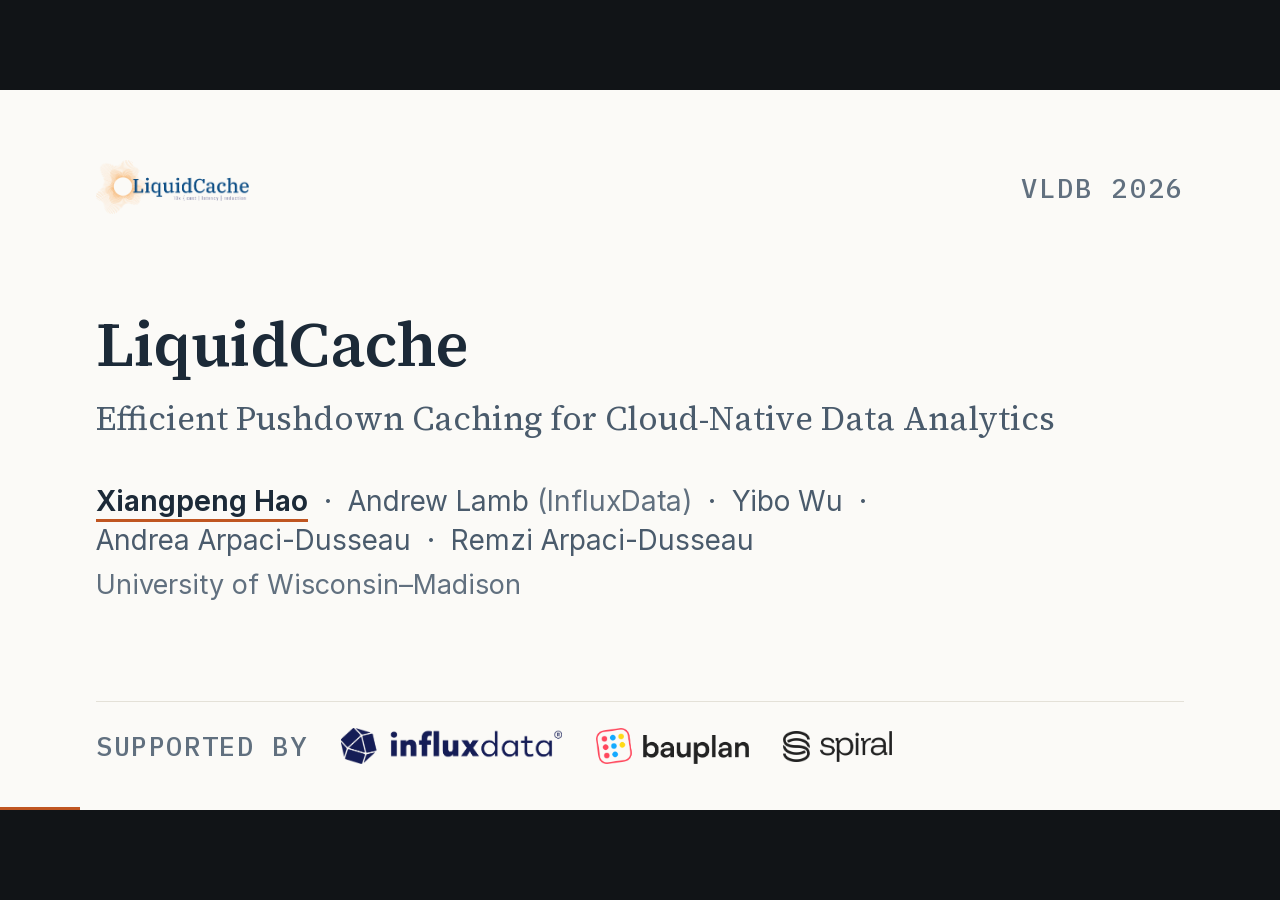
==== index.html @ 6413a058 "talk" ====
<!DOCTYPE html>
<html lang="en">
<head>
<meta charset="utf-8">
<meta name="viewport" content="width=device-width, initial-scale=1">
<title>LiquidCache — VLDB 2026</title>
<link rel="stylesheet" href="style.css?v=11">
</head>
<body>
<div id="stage">
<div id="frame">

<!-- global SVG defs: markers must live outside display:none slides -->
<svg width="0" height="0" style="position:absolute" aria-hidden="true">
  <defs>
    <marker id="ah" viewBox="0 0 10 10" refX="7.5" refY="5" markerWidth="9" markerHeight="9" orient="auto-start-reverse">
      <path d="M0,0.6 L9.5,5 L0,9.4 z" fill="#4a5b6c"/>
    </marker>
    <marker id="ah-a" viewBox="0 0 10 10" refX="7.5" refY="5" markerWidth="9" markerHeight="9" orient="auto-start-reverse">
      <path d="M0,0.6 L9.5,5 L0,9.4 z" fill="#c05621"/>
    </marker>
    <marker id="ah-b" viewBox="0 0 10 10" refX="7.5" refY="5" markerWidth="9" markerHeight="9" orient="auto-start-reverse">
      <path d="M0,0.6 L9.5,5 L0,9.4 z" fill="#3d6b99"/>
    </marker>
  </defs>
</svg>

<!-- ================= 1 · TITLE ================= -->
<section class="slide s-title">
  <div class="brand">
    <img class="lc" src="assets/liquidcache-logo.png" alt="LiquidCache">
    <div class="venue">VLDB 2026</div>
  </div>
  <div class="mid">
    <h1>LiquidCache</h1>
    <div class="subtitle">Efficient Pushdown Caching for Cloud-Native Data Analytics</div>
    <div class="authors">
      <span class="me">Xiangpeng Hao</span> &nbsp;·&nbsp;
      <span class="au">Andrew Lamb <span class="inst">(InfluxData)</span></span> &nbsp;·&nbsp;
      <span class="au">Yibo Wu</span> &nbsp;·&nbsp;
      <span class="au">Andrea Arpaci-Dusseau</span> &nbsp;·&nbsp;
      <span class="au">Remzi Arpaci-Dusseau</span>
    </div>
    <div class="affil">University of Wisconsin–Madison</div>
  </div>
  <div class="foot">
    <span class="lab">Supported by</span>
    <img src="assets/influxdata.png" alt="InfluxData">
    <img src="assets/bauplan.png" alt="Bauplan">
    <img class="spiral" src="assets/spiral.png" alt="Spiral">
  </div>
</section>

<!-- ================= 2 · TAKEAWAY ================= -->
<section class="slide s-take">
  <div class="kicker">Takeaway</div>
  <div class="body" style="gap:24px">
    <div class="hero">Cache a <span class="a">better format</span><br>than the storage format.</div>
    <svg id="takeaway-anim" viewBox="0 0 1112 235" style="width:1112px">
      <!-- object store: the archive keeps its files; travelers below are copies -->
      <rect x="10" y="10" width="310" height="170" rx="14" fill="#e9eff6" stroke="#c3d3e2"/>
      <text x="165" y="44" text-anchor="middle" class="t-box">Object store</text>
      <g class="shelf">
        <rect x="27" y="58" width="132" height="44" rx="9" fill="#e6eff6" stroke="#3f7ea6"/>
        <text x="93" y="88" text-anchor="middle" class="t-mono" fill="#31658a">CSV</text>
        <rect x="171" y="58" width="132" height="44" rx="9" fill="#e3f1ef" stroke="#2f8b84"/>
        <text x="237" y="88" text-anchor="middle" class="t-mono" fill="#266f6a">JSON</text>
        <rect x="27" y="112" width="132" height="44" rx="9" fill="#e9eff6" stroke="#3d6b99"/>
        <text x="93" y="142" text-anchor="middle" class="t-mono" fill="#2d5177">Parquet</text>
        <rect x="171" y="112" width="132" height="44" rx="9" fill="#e9ebf6" stroke="#5a68a8"/>
        <text x="237" y="142" text-anchor="middle" class="t-mono" fill="#47548c">MCAP</text>
      </g>

      <!-- cache: slots fill as copies arrive, empty again at cycle end -->
      <rect x="401" y="10" width="310" height="170" rx="14" fill="#ffffff" stroke="#e8c9a8" stroke-width="1.5"/>
      <text x="556" y="44" text-anchor="middle" class="t-box">Cache</text>
      <g class="slots" fill="none" stroke="#e8c9a8" stroke-dasharray="5 4">
        <rect x="418" y="58" width="132" height="44" rx="9"/>
        <rect x="562" y="58" width="132" height="44" rx="9"/>
        <rect x="418" y="112" width="132" height="44" rx="9"/>
        <rect x="562" y="112" width="132" height="44" rx="9"/>
      </g>
      <g class="cached-static">
        <rect x="418" y="58" width="132" height="44" rx="9" fill="#faeee2" stroke="#e8c9a8"/>
        <text x="484" y="88" text-anchor="middle" class="t-mono" fill="#9c4118">Liquid</text>
        <rect x="562" y="58" width="132" height="44" rx="9" fill="#faeee2" stroke="#e8c9a8"/>
        <text x="628" y="88" text-anchor="middle" class="t-mono" fill="#9c4118">Liquid</text>
        <rect x="418" y="112" width="132" height="44" rx="9" fill="#faeee2" stroke="#e8c9a8"/>
        <text x="484" y="142" text-anchor="middle" class="t-mono" fill="#9c4118">Liquid</text>
        <rect x="562" y="112" width="132" height="44" rx="9" fill="#faeee2" stroke="#e8c9a8"/>
        <text x="628" y="142" text-anchor="middle" class="t-mono" fill="#9c4118">Liquid</text>
      </g>

      <!-- compute -->
      <rect x="792" y="10" width="310" height="170" rx="14" fill="#ffffff" stroke="#e4e1d8"/>
      <text x="947" y="44" text-anchor="middle" class="t-box">Compute</text>
      <rect x="822" y="58" width="250" height="44" rx="9" fill="#fbfaf7" stroke="#e4e1d8"/>
      <text x="947" y="88" text-anchor="middle" class="t-mono">DataFusion</text>
      <rect x="822" y="112" width="250" height="44" rx="9" fill="#fbfaf7" stroke="#e4e1d8"/>
      <text x="947" y="142" text-anchor="middle" class="t-mono">any engine</text>

      <!-- arrows -->
      <line x1="328" y1="95" x2="393" y2="95" stroke="#4a5b6c" stroke-width="2" marker-end="url(#ah)"/>
      <line x1="719" y1="95" x2="784" y2="95" stroke="#c05621" stroke-width="2" marker-end="url(#ah-a)"/>
      <text x="360" y="222" text-anchor="middle" class="t-mono">transcode once</text>
      <text x="751" y="222" text-anchor="middle" class="t-mono">serve every query</text>

      <!-- traveling copies: cool file leaves the shelf, docks warm in a slot -->
      <g class="fly" style="opacity:0; transform: translate(27px,58px)">
        <g class="fly-cool">
          <rect width="132" height="44" rx="9" fill="#e6eff6" stroke="#3f7ea6"/>
          <text x="66" y="30" text-anchor="middle" class="t-mono" fill="#31658a">CSV</text>
        </g>
        <g class="fly-warm" style="opacity:0">
          <rect width="132" height="44" rx="9" fill="#faeee2" stroke="#c05621"/>
          <text x="66" y="30" text-anchor="middle" class="t-mono" fill="#9c4118">Liquid</text>
        </g>
      </g>
      <g class="fly" style="opacity:0; transform: translate(171px,58px)">
        <g class="fly-cool">
          <rect width="132" height="44" rx="9" fill="#e3f1ef" stroke="#2f8b84"/>
          <text x="66" y="30" text-anchor="middle" class="t-mono" fill="#266f6a">JSON</text>
        </g>
        <g class="fly-warm" style="opacity:0">
          <rect width="132" height="44" rx="9" fill="#faeee2" stroke="#c05621"/>
          <text x="66" y="30" text-anchor="middle" class="t-mono" fill="#9c4118">Liquid</text>
        </g>
      </g>
      <g class="fly" style="opacity:0; transform: translate(27px,112px)">
        <g class="fly-cool">
          <rect width="132" height="44" rx="9" fill="#e9eff6" stroke="#3d6b99"/>
          <text x="66" y="30" text-anchor="middle" class="t-mono" fill="#2d5177">Parquet</text>
        </g>
        <g class="fly-warm" style="opacity:0">
          <rect width="132" height="44" rx="9" fill="#faeee2" stroke="#c05621"/>
          <text x="66" y="30" text-anchor="middle" class="t-mono" fill="#9c4118">Liquid</text>
        </g>
      </g>
      <g class="fly" style="opacity:0; transform: translate(171px,112px)">
        <g class="fly-cool">
          <rect width="132" height="44" rx="9" fill="#e9ebf6" stroke="#5a68a8"/>
          <text x="66" y="30" text-anchor="middle" class="t-mono" fill="#47548c">MCAP</text>
        </g>
        <g class="fly-warm" style="opacity:0">
          <rect width="132" height="44" rx="9" fill="#faeee2" stroke="#c05621"/>
          <text x="66" y="30" text-anchor="middle" class="t-mono" fill="#9c4118">Liquid</text>
        </g>
      </g>

      <!-- serve pulses: cache -> compute, only once data is cached -->
      <circle class="pulse" cx="715" cy="80" r="6" fill="#c05621" style="opacity:0"/>
      <circle class="pulse" cx="715" cy="134" r="6" fill="#c05621" style="opacity:0"/>
      <circle class="pulse" cx="715" cy="80" r="6" fill="#c05621" style="opacity:0"/>
      <circle class="pulse" cx="715" cy="134" r="6" fill="#c05621" style="opacity:0"/>
      <circle class="pulse" cx="715" cy="80" r="6" fill="#c05621" style="opacity:0"/>
    </svg>
    <div class="pair">
      <div class="item">
        <h3>Decoupled</h3>
        <p>The archive keeps its stable format; the cache serves what hardware wants.</p>
      </div>
      <div class="item">
        <h3>Essentially free</h3>
        <p>Transcoding uses idle cache CPUs and hides behind the <span style="white-space:nowrap">cache-miss I/O</span>.</p>
      </div>
    </div>
  </div>
  <div class="pageno">2 / 16</div>
</section>

<!-- ================= 3 · BACKGROUND A ================= -->
<section class="slide">
  <div class="kicker">Background <span class="dim">· 1 / 2</span></div>
  <h1>Cloud-native analytics already reads remote data through a cache</h1>
  <div class="body">
    <svg viewBox="0 0 1112 400" style="width:1112px">
      <!-- object store -->
      <rect x="10" y="80" width="230" height="240" rx="16" fill="#e9eff6" stroke="#c3d3e2"/>
      <text x="125" y="118" text-anchor="middle" class="t-box">Object store</text>
      <g transform="translate(62,146)">
        <path d="M8,8 h96 l30,30 v92 h-126 z" fill="#ffffff" stroke="#c3d3e2"/>
        <path d="M4,4 h96 l30,30 v92 h-126 z" fill="#ffffff" stroke="#9fb6ca"/>
        <path d="M0,0 h96 l30,30 v92 h-126 z" fill="#ffffff" stroke="#3d6b99"/>
        <path d="M96,0 l0,30 l30,0" fill="none" stroke="#3d6b99"/>
        <text x="63" y="78" text-anchor="middle" class="t-mono" fill="#2d5177">Parquet</text>
      </g>

      <!-- cache tier -->
      <rect x="441" y="80" width="230" height="240" rx="16" fill="#ffffff" stroke="#e4e1d8"/>
      <text x="556" y="118" text-anchor="middle" class="t-box">Cache tier</text>
      <g transform="translate(493,146)">
        <path d="M8,8 h96 l30,30 v92 h-126 z" fill="#ffffff" stroke="#c3d3e2"/>
        <path d="M4,4 h96 l30,30 v92 h-126 z" fill="#ffffff" stroke="#9fb6ca"/>
        <path d="M0,0 h96 l30,30 v92 h-126 z" fill="#ffffff" stroke="#3d6b99"/>
        <path d="M96,0 l0,30 l30,0" fill="none" stroke="#3d6b99"/>
        <text x="63" y="78" text-anchor="middle" class="t-mono" fill="#2d5177">Parquet</text>
      </g>
      <text x="556" y="352" text-anchor="middle" font-size="28" font-weight="600" fill="#1c2a38" font-family="Inter, -apple-system, sans-serif">the same bytes, closer</text>

      <!-- compute -->
      <rect x="872" y="80" width="230" height="240" rx="16" fill="#ffffff" stroke="#e4e1d8"/>
      <text x="987" y="118" text-anchor="middle" class="t-box">Compute</text>
      <rect x="892" y="140" width="190" height="48" rx="9" fill="#fbfaf7" stroke="#d6d2c6"/>
      <text x="987" y="172" text-anchor="middle" class="t-mono">BI</text>
      <rect x="892" y="198" width="190" height="48" rx="9" fill="#fbfaf7" stroke="#d6d2c6"/>
      <text x="987" y="230" text-anchor="middle" class="t-mono">SQL</text>
      <rect x="892" y="256" width="190" height="48" rx="9" fill="#fbfaf7" stroke="#d6d2c6"/>
      <text x="987" y="288" text-anchor="middle" class="t-mono">ML</text>

      <!-- arrows -->
      <line x1="248" y1="200" x2="433" y2="200" stroke="#3d6b99" stroke-width="2.5" stroke-dasharray="7 6" marker-end="url(#ah-b)"/>
      <text x="340" y="174" text-anchor="middle" class="t-mono" fill="#2d5177">100–200 ms</text>
      <text x="340" y="240" text-anchor="middle" class="t-mono-f">$ per GET</text>

      <line x1="679" y1="200" x2="864" y2="200" stroke="#4a5b6c" stroke-width="2.5" marker-end="url(#ah)"/>
      <text x="771" y="174" text-anchor="middle" class="t-mono">~1 ms</text>

      <!-- bottom note -->
      <text x="20" y="392" class="t-lab">Standard practice: Alluxio, Databricks disk cache, and in-house caching tiers.</text>
    </svg>
  </div>
  <div class="pageno">3 / 16</div>
</section>

<!-- ================= 4 · BACKGROUND B ================= -->
<section class="slide">
  <div class="kicker">Background <span class="dim">· 2 / 2</span></div>
  <h1>LiquidCache answers in a better format<br>than it fetches</h1>
  <div class="body">
    <svg viewBox="0 0 1112 400" style="width:1112px">
      <!-- object store -->
      <rect x="10" y="80" width="240" height="250" rx="16" fill="#e9eff6" stroke="#c3d3e2"/>
      <text x="130" y="118" text-anchor="middle" class="t-box">Object store</text>
      <g transform="translate(67,148)">
        <path d="M4,4 h96 l30,30 v88 h-126 z" fill="#ffffff" stroke="#9fb6ca"/>
        <path d="M0,0 h96 l30,30 v88 h-126 z" fill="#ffffff" stroke="#3d6b99"/>
        <path d="M96,0 l0,30 l30,0" fill="none" stroke="#3d6b99"/>
        <text x="63" y="74" text-anchor="middle" class="t-mono" fill="#2d5177">Parquet</text>
      </g>
      <text x="130" y="312" text-anchor="middle" class="t-mono-f">unchanged</text>

      <!-- liquidcache -->
      <rect x="356" y="60" width="400" height="290" rx="16" fill="#ffffff" stroke="#e8c9a8" stroke-width="1.5"/>
      <text x="556" y="98" text-anchor="middle" class="t-box" fill="#9c4118">LiquidCache</text>
      <rect x="375" y="122" width="160" height="52" rx="10" fill="#e9eff6" stroke="#c3d3e2"/>
      <text x="455" y="156" text-anchor="middle" class="t-mono" fill="#2d5177">Parquet</text>
      <line class="tpulse" x1="543" y1="148" x2="575" y2="148" stroke="#c05621" stroke-width="2.5" marker-end="url(#ah-a)"/>
      <rect x="581" y="122" width="160" height="52" rx="10" fill="#faeee2" stroke="#e8c9a8"/>
      <text x="661" y="156" text-anchor="middle" class="t-mono-a">Liquid</text>
      <text x="556" y="222" text-anchor="middle" class="t-lab">transcodes on first access,</text>
      <text x="556" y="256" text-anchor="middle" class="t-lab">keeps only the better format,</text>
      <text x="556" y="290" text-anchor="middle" class="t-lab">evaluates filters in place</text>

      <!-- compute -->
      <rect x="862" y="80" width="240" height="250" rx="16" fill="#ffffff" stroke="#e4e1d8"/>
      <text x="982" y="118" text-anchor="middle" class="t-box">Compute</text>
      <rect x="886" y="146" width="192" height="48" rx="9" fill="#fbfaf7" stroke="#d6d2c6"/>
      <text x="982" y="178" text-anchor="middle" class="t-mono">DataFusion</text>
      <rect x="886" y="206" width="192" height="48" rx="9" fill="#fbfaf7" stroke="#d6d2c6"/>
      <text x="982" y="238" text-anchor="middle" class="t-mono">any engine</text>
      <text x="982" y="312" text-anchor="middle" class="t-mono-f">unchanged</text>

      <!-- arrows -->
      <line x1="258" y1="205" x2="348" y2="205" stroke="#3d6b99" stroke-width="2.5" stroke-dasharray="7 6" marker-end="url(#ah-b)"/>
      <line x1="764" y1="205" x2="854" y2="205" stroke="#c05621" stroke-width="2.5" marker-end="url(#ah-a)"/>
      <text x="303" y="392" text-anchor="middle" class="t-mono" fill="#2d5177">on miss · 100–200 ms</text>
      <text x="809" y="392" text-anchor="middle" class="t-mono-a">matching rows · ~1 ms</text>
    </svg>
  </div>
  <div class="pageno">4 / 16</div>
</section>

<!-- ================= 5 · ROADMAP (PART 1) ================= -->
<section class="slide s-map">
  <div class="anchor">Cache a <b>better format</b> than the storage format —</div>
  <div class="parts">
    <div class="part active">
      <div class="num">1</div>
      <div>
        <h2>Why cache a different format?</h2>
      </div>
    </div>
    <div class="part">
      <div class="num">2</div>
      <div>
        <h2>Why is it essentially free?</h2>
      </div>
    </div>
  </div>
  <div class="pageno">5 / 16</div>
</section>

<!-- ================= 6 · P1.1 WRITERS PICK ================= -->
<section class="slide">
  <div class="kicker">Part 1 · Why a different format <span class="dim">· 1 / 4</span></div>
  <h1>Writers pick formats for the archive</h1>
  <div class="body">
    <div class="cols">
      <div class="panel archive" data-step="1">
        <div class="p-head">The archive needs</div>
        <ul>
          <li>Stability over decades</li>
          <li>Universal compatibility</li>
          <li>Compression</li>
          <li>Open governance</li>
        </ul>
      </div>
      <div class="panel hw" data-step="2">
        <div class="p-head">Today’s hardware wants</div>
        <ul>
          <li>Cheap decoding</li>
          <li>SIMD-friendly layouts</li>
          <li>Random access</li>
          <li>Freedom to evolve</li>
        </ul>
      </div>
    </div>
    <div class="wall" data-step="3">
      <div class="lab">What lands in the lake</div>
      <div class="wall-row">
        <span class="fmt-txt">CSV</span>
        <span class="fmt-txt">JSON</span>
        <img class="fmt-logo" src="assets/fmt-parquet.png" alt="Apache Parquet">
        <img class="fmt-logo" src="assets/fmt-vortex.png" alt="Vortex">
        <img class="fmt-logo dots" src="assets/fmt-lance.png" alt="Lance">
        <span class="fmt-txt">Nimble</span>
        <img class="fmt-logo sq" src="assets/fmt-duckdb.png" alt="DuckDB">
        <img class="fmt-logo tall" src="assets/fmt-mcap.png" alt="MCAP">
        <span class="fmt-txt">in-house</span>
      </div>
    </div>
  </div>
  <div class="pageno">6 / 16</div>
</section>

<!-- ================= 7 · P1.2 FORMATS NOT EQUAL ================= -->
<section class="slide">
  <div class="kicker">Part 1 · Why a different format <span class="dim">· 2 / 4</span></div>
  <h1>File formats are not created equal: each new generation is faster to query</h1>
  <div class="body">
    <svg viewBox="0 0 1112 430" style="width:1112px">
      <!-- staircase -->
      <g class="step">
        <rect x="40" y="310" width="300" height="90" rx="12" fill="#ffffff" stroke="#e4e1d8"/>
        <text x="190" y="348" text-anchor="middle" class="t-box-s">CSV · JSON</text>
        <text x="190" y="382" text-anchor="middle" class="t-lab">row-oriented text</text>
      </g>
      <g class="step">
        <rect x="406" y="195" width="300" height="90" rx="12" fill="#e9eff6" stroke="#c3d3e2"/>
        <text x="556" y="233" text-anchor="middle" class="t-box-s" fill="#2d5177">Parquet · ORC</text>
        <text x="556" y="267" text-anchor="middle" class="t-lab">columnar</text>
      </g>
      <g class="step">
        <rect x="772" y="80" width="300" height="90" rx="12" fill="#faeee2" stroke="#e8c9a8"/>
        <text x="922" y="118" text-anchor="middle" class="t-box-s" fill="#9c4118">Vortex · Liquid</text>
        <text x="922" y="152" text-anchor="middle" class="t-lab">decoding-first design</text>
      </g>
      <!-- hop arrows -->
      <path class="hop" d="M 348 304 C 378 272, 390 262, 398 252" fill="none" stroke="#4a5b6c" stroke-width="2.5" marker-end="url(#ah)"/>
      <g class="hoplab"><text x="412" y="330" text-anchor="start" class="t-mono">+ column pruning</text>
      <text x="412" y="366" text-anchor="start" class="t-mono">+ compression, statistics</text></g>

      <path class="hop" d="M 714 189 C 744 156, 756 146, 764 137" fill="none" stroke="#c05621" stroke-width="2.5" marker-end="url(#ah-a)"/>
      <g class="hoplab"><text x="778" y="262" text-anchor="start" class="t-mono-a">+ SIMD encodings</text>
      <text x="778" y="298" text-anchor="start" class="t-mono-a">+ random access</text></g>

      <!-- axis -->
      <line x1="40" y1="420" x2="1068" y2="420" stroke="#6d7c8b" stroke-width="1.5" marker-end="url(#ah)"/>
      <text x="1040" y="404" text-anchor="end" class="t-mono-f">faster to query</text>

      <!-- evidence, attached to the top step -->
      <g class="ev"><text x="200" y="120" text-anchor="start" class="t-callout">10× lower decoding CPU,</text>
      <text x="200" y="156" text-anchor="start" class="t-lab">same compression as Parquet</text></g>
    </svg>
  </div>
  <div class="pageno">7 / 16</div>
</section>

<!-- ================= 8 · P1.3 LOCKED IN ================= -->
<section class="slide">
  <div class="kicker">Part 1 · Why a different format <span class="dim">· 3 / 4</span></div>
  <h1>Switching formats takes a decade</h1>
  <div class="body">
    <div class="cols">
      <div class="opt">
        <div class="o-tag">Option A</div>
        <h3>Re-encode the whole lake</h3>
        <ul>
          <li>petabyte-scale ETL, paid up front</li>
          <li>two copies of everything</li>
          <li>converts data no query reads</li>
        </ul>
      </div>
      <div class="opt">
        <div class="o-tag">Option B</div>
        <h3>Ask every writer to switch</h3>
        <ul>
          <li>thousands of writers to convince</li>
          <li>breaks the oldest consumer</li>
          <li>churn vs. archival stability</li>
        </ul>
      </div>
    </div>
    <div class="verdict">
      <span class="mark">IN PRACTICE</span>
      <span>New formats keep arriving; production data stays in years-old Parquet — held back by governance, not performance.</span>
    </div>
  </div>
  <div class="pageno">8 / 16</div>
</section>

<!-- ================= 9 · P1.4 THE APPROACH ================= -->
<section class="slide">
  <div class="kicker">Part 1 · Why a different format <span class="dim">· 4 / 4</span></div>
  <h1>Keep the archive as is —<br>cache the better format instead</h1>
  <div class="body">
    <svg viewBox="0 0 1112 420" style="width:1112px">
      <!-- object store: whatever the writers chose (cool = archival formats) -->
      <rect x="10" y="40" width="310" height="240" rx="14" fill="#e9eff6" stroke="#c3d3e2"/>
      <text x="165" y="78" text-anchor="middle" class="t-box">Object store</text>
      <g class="sfmt"><rect x="27" y="100" width="132" height="44" rx="9" fill="#e6eff6" stroke="#3f7ea6"/>
      <text x="93" y="130" text-anchor="middle" class="t-mono" fill="#31658a">CSV</text></g>
      <g class="sfmt"><rect x="171" y="100" width="132" height="44" rx="9" fill="#e3f1ef" stroke="#2f8b84"/>
      <text x="237" y="130" text-anchor="middle" class="t-mono" fill="#266f6a">JSON</text></g>
      <g class="sfmt"><rect x="27" y="154" width="132" height="44" rx="9" fill="#e9eff6" stroke="#3d6b99"/>
      <text x="93" y="184" text-anchor="middle" class="t-mono" fill="#2d5177">Parquet</text></g>
      <g class="sfmt"><rect x="171" y="154" width="132" height="44" rx="9" fill="#e9ebf6" stroke="#5a68a8"/>
      <text x="237" y="184" text-anchor="middle" class="t-mono" fill="#47548c">MCAP</text></g>
      <text x="165" y="248" text-anchor="middle" class="t-lab">all unchanged</text>

      <!-- cache server: one format, ours -->
      <rect x="401" y="40" width="310" height="240" rx="14" fill="#ffffff" stroke="#e8c9a8" stroke-width="1.5"/>
      <text x="556" y="78" text-anchor="middle" class="t-box" fill="#9c4118">Cache server</text>
      <g class="fmt"><rect x="428" y="112" width="256" height="86" rx="12" fill="#faeee2" stroke="#c05621" stroke-width="2"/>
      <text x="556" y="152" text-anchor="middle" class="t-box" fill="#9c4118">Liquid</text>
      <text x="556" y="184" text-anchor="middle" class="t-mono-a">our format</text></g>
      <text x="556" y="248" text-anchor="middle" class="t-lab">ephemeral</text>

      <!-- compute -->
      <rect x="792" y="40" width="310" height="240" rx="14" fill="#ffffff" stroke="#e4e1d8"/>
      <text x="947" y="78" text-anchor="middle" class="t-box">Compute</text>
      <rect x="822" y="100" width="250" height="44" rx="9" fill="#fbfaf7" stroke="#e4e1d8"/>
      <text x="947" y="130" text-anchor="middle" class="t-mono">DataFusion</text>
      <rect x="822" y="154" width="250" height="44" rx="9" fill="#fbfaf7" stroke="#e4e1d8"/>
      <text x="947" y="184" text-anchor="middle" class="t-mono">any engine</text>
      <text x="947" y="248" text-anchor="middle" class="t-lab">nothing to adopt</text>

      <!-- arrows -->
      <line x1="328" y1="160" x2="393" y2="160" stroke="#3d6b99" stroke-width="2.5" stroke-dasharray="7 6" marker-end="url(#ah-b)"/>
      <line x1="719" y1="160" x2="784" y2="160" stroke="#c05621" stroke-width="2.5" marker-end="url(#ah-a)"/>
      <text x="360" y="312" text-anchor="middle" class="t-mono" fill="#2d5177">transcode</text>
      <text x="751" y="312" text-anchor="middle" class="t-mono-a">serve fast</text>

      <text x="10" y="368" class="t-lab">Whatever the writers chose goes in; <tspan font-weight="600" fill="#1c2a38">one format we control</tspan> comes out.</text>
      <text x="10" y="404" class="t-lab">Liquid filters strings without fully decoding them; it owes no compatibility.</text>
    </svg>
  </div>
  <div class="pageno">9 / 16</div>
</section>

<!-- ================= 10 · ROADMAP (PART 2) ================= -->
<section class="slide s-map">
  <div class="anchor">Cache a <b>better format</b> than the storage format —</div>
  <div class="parts">
    <div class="part done">
      <div class="num">1</div>
      <div>
        <h2>Why cache a different format?</h2>
      </div>
    </div>
    <div class="part active">
      <div class="num">2</div>
      <div>
        <h2>Why is it essentially free?</h2>
      </div>
    </div>
  </div>
  <div class="pageno">10 / 16</div>
</section>

<!-- ================= 11 · P2.1 CACHE IS MANDATORY ================= -->
<section class="slide">
  <div class="kicker">Part 2 · Why it’s essentially free <span class="dim">· 1 / 5</span></div>
  <h1>Disaggregation already made the cache mandatory</h1>
  <div class="body">
    <svg viewBox="0 0 1112 400" style="width:1112px">
      <!-- today's practice: one row -->
      <rect x="10" y="70" width="240" height="80" rx="12" fill="#e9eff6" stroke="#c3d3e2"/>
      <text x="130" y="120" text-anchor="middle" class="t-box-s">Object store</text>
      <rect x="436" y="70" width="240" height="80" rx="12" fill="#ffffff" stroke="#e4e1d8"/>
      <text x="556" y="120" text-anchor="middle" class="t-box-s">Cache</text>
      <rect x="862" y="70" width="240" height="80" rx="12" fill="#ffffff" stroke="#e4e1d8"/>
      <text x="982" y="120" text-anchor="middle" class="t-box-s">Compute</text>
      <line x1="258" y1="110" x2="428" y2="110" stroke="#3d6b99" stroke-width="2.5" stroke-dasharray="7 6" marker-end="url(#ah-b)"/>
      <text x="343" y="52" text-anchor="middle" class="t-mono" fill="#2d5177">on miss</text>
      <text x="343" y="186" text-anchor="middle" class="t-mono" fill="#2d5177">100–200 ms</text>
      <line x1="684" y1="110" x2="854" y2="110" stroke="#4a5b6c" stroke-width="2.5" marker-end="url(#ah)"/>
      <text x="769" y="52" text-anchor="middle" class="t-mono">~1 ms</text>

      <!-- the claim -->
      <g class="claim"><text x="556" y="288" text-anchor="middle" font-size="34" font-weight="600" fill="#1c2a38" font-family="Inter, -apple-system, sans-serif">The server, its DRAM, and its network are <tspan fill="#9c4118">already paid for</tspan> —</text>
      <text x="556" y="336" text-anchor="middle" font-size="34" font-weight="600" fill="#1c2a38" font-family="Inter, -apple-system, sans-serif">whatever format the cache happens to store.</text></g>
    </svg>
  </div>
  <div class="pageno">11 / 16</div>
</section>

<!-- ================= 12 · P2.2 IDLE CPU ================= -->
<section class="slide">
  <div class="kicker">Part 2 · Why it’s essentially free <span class="dim">· 2 / 5</span></div>
  <h1>Cache servers bundle CPUs that caching barely uses</h1>
  <div class="body">
    <svg viewBox="0 0 1112 400" style="width:1112px">
      <rect x="20" y="20" width="1072" height="300" rx="16" fill="#ffffff" stroke="#e4e1d8"/>
      <text x="52" y="66" class="t-box">A cache server</text>

      <!-- utilization rows -->
      <g transform="translate(52,100)">
        <text x="0" y="16" class="t-mono">network</text>
        <rect x="210" y="-2" width="560" height="22" rx="11" fill="#f1efe8"/>
        <rect class="u-fill grow-x" x="210" y="-2" width="470" height="22" rx="11" fill="#8fa3b6"/>
        <text x="790" y="16" class="t-mono-f">serving reads</text>
      </g>
      <g transform="translate(52,158)">
        <text x="0" y="16" class="t-mono">DRAM · SSD</text>
        <rect x="210" y="-2" width="560" height="22" rx="11" fill="#f1efe8"/>
        <rect class="u-fill grow-x" x="210" y="-2" width="436" height="22" rx="11" fill="#8fa3b6"/>
        <text x="790" y="16" class="t-mono-f">holding data</text>
      </g>
      <g transform="translate(52,216)">
        <text x="0" y="16" class="t-mono">CPU</text>
        <rect x="210" y="-2" width="560" height="22" rx="11" fill="#f1efe8"/>
        <rect class="u-fill grow-x" x="210" y="-2" width="66" height="22" rx="11" fill="#8fa3b6"/>
        <rect class="u-idle" x="282" y="-5" width="488" height="28" rx="14" fill="none" stroke="#c05621" stroke-width="1.8" stroke-dasharray="6 5"/>
        <text class="u-idle t-mono-a" x="790" y="16">idle</text>
      </g>

      <g class="u-idle"><path d="M 578 252 C 578 268, 578 268, 578 282" fill="none" stroke="#c05621" stroke-width="2.5" marker-end="url(#ah-a)"/>
      <text x="556" y="312" text-anchor="middle" class="t-mono-a">spend the idle cycles on transcoding</text></g>

      <text x="20" y="386" class="t-lab">The cores come with the box — transcoding is what they are <tspan font-weight="600" fill="#1c2a38">good for</tspan>.</text>
    </svg>
  </div>
  <div class="pageno">12 / 16</div>
</section>

<!-- ================= 13 · P2.3 LAZY ================= -->
<section class="slide">
  <div class="kicker">Part 2 · Why it’s essentially free <span class="dim">· 3 / 5</span></div>
  <h1>Only the data that queries touch is ever transcoded</h1>
  <div class="body">
    <svg viewBox="0 0 1112 400" style="width:1112px">
      <!-- data lake grid -->
      <text x="20" y="36" class="t-mono-f" letter-spacing="2">DATA LAKE — PARQUET</text>
      <g id="lake" transform="translate(20,60)"></g>
      <text x="292" y="322" text-anchor="middle" class="t-mono-f">written once, read rarely</text>

      <!-- arrow -->
      <text x="652" y="168" text-anchor="middle" class="t-mono-a">on miss</text>
      <line x1="596" y1="196" x2="724" y2="196" stroke="#c05621" stroke-width="2.5" marker-end="url(#ah-a)"/>

      <!-- cache -->
      <text x="740" y="36" class="t-mono-f" letter-spacing="2">LIQUIDCACHE — LIQUID</text>
      <rect x="740" y="60" width="352" height="240" rx="16" fill="#ffffff" stroke="#e8c9a8" stroke-width="1.5"/>
      <g id="cachegrid" transform="translate(768,88)"></g>
      <text x="916" y="322" text-anchor="middle" class="t-mono-f">hot subset, transcoded</text>

      <text x="20" y="390" class="t-lab">No eager ETL — the cold 90% is <tspan font-weight="600" fill="#1c2a38">never converted at all</tspan>.</text>
    </svg>
  </div>
  <div class="pageno">13 / 16</div>
</section>

<!-- ================= 14 · P2.4 HIDDEN BY IO ================= -->
<section class="slide">
  <div class="kicker">Part 2 · Why it’s essentially free <span class="dim">· 4 / 5</span></div>
  <h1>Transcoding hides behind the miss I/O</h1>
  <div class="body">
    <svg viewBox="0 0 1112 470" style="width:1112px">
      <!-- legend, two rows -->
      <g transform="translate(70,4)">
        <rect x="0" y="0" width="20" height="20" rx="5" fill="#3d6b99"/>
        <text x="30" y="18" class="t-mono">Parquet</text>
        <rect x="250" y="0" width="20" height="20" rx="5" fill="#a8b0b9"/>
        <text x="280" y="18" class="t-mono">LiquidCache (blocking)</text>
        <rect x="0" y="42" width="20" height="20" rx="5" fill="#c05621"/>
        <text x="30" y="60" class="t-mono">LiquidCache</text>
        <line x1="250" y1="52" x2="292" y2="52" stroke="#9c4118" stroke-width="2.5" stroke-dasharray="7 5"/>
        <text x="302" y="60" class="t-mono-a">transcoding CPU · 2.2 s</text>
      </g>

      <!-- y axis: 0..25 s maps 380 -> 100 -->
      <g class="t-mono">
        <text x="96" y="389" text-anchor="end">0</text>
        <text x="96" y="277" text-anchor="end">10</text>
        <text x="96" y="165" text-anchor="end">20</text>
        <text x="30" y="240" transform="rotate(-90 30 240)" text-anchor="middle">cold-run time (s)</text>
      </g>
      <line x1="110" y1="268" x2="1092" y2="268" stroke="#eeece5"/>
      <line x1="110" y1="156" x2="1092" y2="156" stroke="#eeece5"/>

      <!-- transcoding CPU: y = 380 - 2.2*11.2 -->
      <line class="tline" x1="110" y1="355.4" x2="1092" y2="355.4" stroke="#9c4118" stroke-width="2" stroke-dasharray="7 5"/>

      <!-- bars: rendered by deck.js (GX=132, GW=196, BW=44, gap 10) -->
      <g id="coldbars"></g>
      <line x1="110" y1="380" x2="1092" y2="380" stroke="#1c2a38" stroke-width="1.5"/>

      <text x="110" y="458" class="t-lab">Warm runs <tspan font-weight="600" fill="#1c2a38">2× faster</tspan>; cold runs match Parquet everywhere but memory.</text>
    </svg>
  </div>
  <div class="pageno">14 / 16</div>
</section>

<!-- ================= 15 · P2.5 PAYOFF ================= -->
<section class="slide">
  <div class="kicker">Part 2 · Why it’s essentially free <span class="dim">· 5 / 5</span></div>
  <h1>Free to run — and it pays</h1>
  <div class="body">
    <div class="stats">
      <div class="stat">
        <div class="big">10×</div>
        <div class="what">lower cache CPU per query</div>
        <div class="vs">not end-to-end latency</div>
      </div>
      <div class="stat">
        <div class="big">4×</div>
        <div class="what">smaller than Arrow in memory</div>
        <div class="vs">vs. Arrow, still query-ready</div>
      </div>
      <div class="stat">
        <div class="big">100×</div>
        <div class="what">lower network traffic</div>
        <div class="vs">filters run in the cache</div>
      </div>
    </div>
    <div class="methods">ClickBench and TPC-H on Apache DataFusion, against non-pushdown caches.</div>
  </div>
  <div class="pageno">15 / 16</div>
</section>

<!-- ================= 16 · CONCLUSION ================= -->
<section class="slide s-take s-end">
  <div class="kicker">Conclusion</div>
  <div class="body" style="gap:30px">
    <div class="hero">Cache a <span class="a">better format</span><br>than the storage format.</div>
    <div class="pair">
      <div class="item">
        <h3>Decoupled</h3>
        <p>The archive stays Parquet forever; the cache format evolves with the hardware.</p>
      </div>
      <div class="item">
        <h3>Essentially free</h3>
        <p>Idle CPUs, only touched data, hidden behind miss I/O — 10× lower CPU, 100× lower network.</p>
      </div>
    </div>
    <div class="links">
      <div>
        <a class="repo" href="https://github.com/XiangpengHao/liquid-cache"><span class="at">github.com/</span>XiangpengHao/liquid-cache</a>
        <div class="upstream" style="margin-top:10px">Techniques upstreamed to Apache Arrow, Parquet, and DataFusion.</div>
      </div>
      <div class="thanks">
        <img src="assets/influxdata.png" alt="InfluxData">
        <img src="assets/bauplan.png" alt="Bauplan">
        <img class="spiral" src="assets/spiral.png" alt="Spiral">
      </div>
    </div>
  </div>
  <div class="pageno">16 / 16</div>
</section>

<div id="progress"></div>
</div>
</div>

<script src="deck.js?v=11"></script>
</body>
</html>
---- style.css ----
/* LiquidCache — VLDB talk deck */

/* Self-hosted fonts (latin subsets) so the deck works offline at the venue. */
@font-face {
  font-family: 'Source Serif 4';
  font-style: normal;
  font-weight: 200 900;
  font-display: swap;
  src: url('assets/fonts/SourceSerif4-400.woff2') format('woff2');
}
@font-face {
  font-family: 'Inter';
  font-style: normal;
  font-weight: 100 900;
  font-display: swap;
  src: url('assets/fonts/Inter-400.woff2') format('woff2');
}
@font-face {
  font-family: 'IBM Plex Mono';
  font-style: normal;
  font-weight: 400;
  font-display: swap;
  src: url('assets/fonts/IBMPlexMono-400.woff2') format('woff2');
}
@font-face {
  font-family: 'IBM Plex Mono';
  font-style: normal;
  font-weight: 500;
  font-display: swap;
  src: url('assets/fonts/IBMPlexMono-500.woff2') format('woff2');
}
@font-face {
  font-family: 'IBM Plex Mono';
  font-style: normal;
  font-weight: 600;
  font-display: swap;
  src: url('assets/fonts/IBMPlexMono-600.woff2') format('woff2');
}

:root {
  --paper: #fbfaf7;
  --card: #ffffff;
  --ink: #1c2a38;
  --ink-soft: #4a5b6c;
  --faint: #61707f;
  --line: #e4e1d8;

  --accent: #c05621;        /* LiquidCache orange */
  --accent-deep: #9c4118;
  --accent-tint: #faeee2;
  --accent-line: #e8c9a8;

  --blue: #3d6b99;          /* storage / Parquet */
  --blue-deep: #2d5177;

  --serif: "Source Serif 4", "Iowan Old Style", Georgia, "Times New Roman", serif;
  --sans: "Inter", -apple-system, "Segoe UI", "Helvetica Neue", Arial, sans-serif;
  --mono: "IBM Plex Mono", "SF Mono", Menlo, Consolas, monospace;
}

* { margin: 0; padding: 0; box-sizing: border-box; }

html, body {
  height: 100%;
  background: #111417;
  font-family: var(--sans);
  color: var(--ink);
  overflow: hidden;
}

#stage {
  position: absolute;
  inset: 0;
  display: flex;
  align-items: center;
  justify-content: center;
}

#frame {
  position: relative;
  width: 1280px;
  height: 720px;
  transform-origin: center center;
}

/* ---------- slide chrome ---------- */

.slide {
  position: absolute;
  inset: 0;
  width: 1280px;
  height: 720px;
  background: var(--paper);
  padding: 62px 84px 56px;
  display: none;
  flex-direction: column;
  overflow: hidden;
}
.slide.current { display: flex; }

.pageno {
  position: absolute;
  bottom: 24px;
  right: 32px;
  font: 400 27px/1 var(--mono);
  color: var(--faint);
}

#progress {
  position: absolute;
  left: 0; bottom: 0;
  height: 3px;
  width: 100%;
  background: var(--accent);
  transform: scaleX(0);
  transform-origin: left;
  transition: transform .25s ease;
  z-index: 5;
}

.kicker {
  font: 500 27px/1 var(--mono);
  letter-spacing: .08em;
  text-transform: uppercase;
  color: var(--accent-deep);
  margin-bottom: 18px;
}
.kicker .dim { color: var(--faint); }

h1 {
  font-family: var(--serif);
  font-optical-sizing: auto;
  font-size: 54px;
  font-weight: 600;
  line-height: 1.18;
  letter-spacing: -0.008em;
  color: var(--ink);
  max-width: 1040px;
  text-wrap: balance;
}
.body {
  flex: 1;
  display: flex;
  flex-direction: column;
  justify-content: center;
  min-height: 0;
}
.body > svg { flex: none; }

/* ---------- shared components ---------- */

.chip {
  display: inline-block;
  font: 500 27px/1 var(--mono);
  color: var(--ink-soft);
  background: var(--card);
  border: 1px solid var(--line);
  border-radius: 999px;
  padding: 12px 18px;
}
/* ---------- SVG shared text styles ---------- */

svg { display: block; }
svg .t-box   { font: 600 30px var(--sans); fill: var(--ink); }
svg .t-box-s { font: 600 28px var(--sans); fill: var(--ink); }
svg .t-lab   { font: 400 28px var(--sans); fill: var(--ink-soft); }
svg .t-mono  { font: 500 27px var(--mono); fill: var(--ink-soft); }
svg .t-mono-a{ font: 500 27px var(--mono); fill: var(--accent-deep); }
svg .t-mono-f{ font: 400 27px var(--mono); fill: var(--faint); }
svg .t-num   { font: 500 27px var(--mono); fill: var(--ink); }
svg .t-callout { font: 600 30px var(--sans); fill: var(--accent-deep); }

/* SVG build-animation helpers */
svg .grow-y { transform-box: fill-box; transform-origin: center bottom; }
svg .grow-x { transform-box: fill-box; transform-origin: left center; }
svg .pop    { transform-box: fill-box; transform-origin: center; }

/* slide 2 animation: static end-state when motion is off or unavailable */
svg .cached-static { opacity: 0; }
svg .fly {
  will-change: transform, opacity;
  filter: drop-shadow(0 3px 5px rgba(28, 42, 56, 0.18));
}
svg.motion-off .cached-static { opacity: 1; }
svg.motion-off .fly,
svg.motion-off .pulse { display: none; }
@media print {
  svg .cached-static { opacity: 1 !important; }
  svg .fly, svg .pulse { display: none !important; }
}

/* ---------- slide 1: title ---------- */

.s-title { padding: 70px 96px 46px; }
.s-title .brand {
  display: flex;
  align-items: center;
  justify-content: space-between;
}
.s-title .brand img.lc { height: 54px; }
.s-title .venue {
  font: 500 27px/1 var(--mono);
  letter-spacing: .08em;
  text-transform: uppercase;
  color: var(--faint);
}
.s-title .mid { flex: 1; display: flex; flex-direction: column; justify-content: center; }
.s-title h1 {
  font-size: 62px;
  font-weight: 600;
  line-height: 1.1;
  max-width: 980px;
}
.s-title .subtitle {
  margin-top: 18px;
  font: 400 33px/1.35 var(--serif);
  color: var(--ink-soft);
}
.s-title .authors {
  margin-top: 40px;
  font: 400 28px/1.4 var(--sans);
  color: var(--ink-soft);
}
.s-title .authors .inst { color: var(--faint); }
.s-title .authors .au,
.s-title .authors .me { white-space: nowrap; }
.s-title .authors .me {
  font-weight: 650;
  color: var(--ink);
  border-bottom: 3px solid var(--accent);
  padding-bottom: 1px;
}

.s-title .affil {
  margin-top: 6px;
  font: 400 27px/1.4 var(--sans);
  color: var(--faint);
}
.s-title .foot {
  display: flex;
  align-items: center;
  gap: 34px;
  border-top: 1px solid var(--line);
  padding-top: 26px;
}
.s-title .foot .lab {
  font: 500 27px/1.2 var(--mono);
  letter-spacing: .06em;
  text-transform: uppercase;
  color: var(--faint);
}
.s-title .foot img { height: 36px; opacity: .92; }
.s-title .foot img.spiral { height: 31px; }

/* ---------- slide 2 & 16: takeaway ---------- */

.s-take { padding: 48px 96px 50px; }
.s-take .hero {
  font-family: var(--serif);
  font-size: 58px;
  font-weight: 600;
  line-height: 1.16;
  letter-spacing: -0.01em;
  max-width: 1020px;
}
.s-take .hero .a { color: var(--accent-deep); }
.s-take .pair {
  display: grid;
  grid-template-columns: 1fr 1fr;
  gap: 28px;
  margin-top: 8px;
}
.s-take .pair .item { border-top: 1px solid var(--line); padding-top: 20px; }
.s-take .pair h3 {
  font: 600 30px/1.3 var(--sans);
  color: var(--ink);
  margin-bottom: 8px;
}
.s-take .pair p { font: 400 27px/1.4 var(--sans); color: var(--ink-soft); }

/* ---------- roadmap ---------- */

.s-map {
  padding: 84px 96px;
  justify-content: center;
}
.s-map .anchor {
  font: 500 27px/1.3 var(--mono);
  letter-spacing: .02em;
  color: var(--faint);
  margin-bottom: 58px;
}
.s-map .anchor b { color: var(--accent-deep); font-weight: 500; }
.s-map .anchor { margin-bottom: 48px; }
.s-map .parts { display: flex; flex-direction: column; gap: 44px; }
.s-map .part { display: flex; align-items: baseline; gap: 30px; }
.s-map .num {
  font: 600 40px/1 var(--mono);
  color: var(--faint);
  width: 64px;
  flex: none;
}
.s-map .part h2 {
  font-family: var(--serif);
  font-size: 58px;
  font-weight: 600;
  line-height: 1.15;
  color: var(--faint);
}
.s-map .part.active .num { color: var(--accent); }
.s-map .part.active h2 { color: var(--ink); }
.s-map .part.done h2 { color: #a3aeb9; }
.s-map .part.done h2::after {
  content: "✓";
  margin-left: 16px;
  font-family: var(--sans);
  font-size: 32px;
  vertical-align: 8px;
  color: var(--accent);
}

/* ---------- staged reveals ----------
   Hidden steps keep their layout box so the slide never reflows as
   the presenter advances. Print and reduced-motion show everything. */
[data-step] { opacity: 0; }
[data-step].shown { opacity: 1; }
@media print { [data-step] { opacity: 1 !important; } }

/* ---------- format wall (slide 6) ---------- */
.wall { margin-top: 34px; }
.wall .lab {
  font: 500 27px/1 var(--mono);
  letter-spacing: .04em;
  text-transform: uppercase;
  color: var(--faint);
  margin-bottom: 22px;
}
.wall-row {
  display: flex;
  align-items: center;
  gap: 26px;
  flex-wrap: wrap;
}
.fmt-txt { font: 500 27px/1 var(--mono); color: var(--ink-soft); }
.fmt-logo { height: 38px; width: auto; display: block; }
.fmt-logo.sq { height: 46px; border-radius: 11px; }
.fmt-logo.dots { height: 32px; }
.fmt-logo.tall { height: 44px; }

/* ---------- generic two-column ---------- */

.cols { display: grid; grid-template-columns: 1fr 1fr; gap: 36px; }

.panel {
  background: var(--card);
  border: 1px solid var(--line);
  border-radius: 16px;
  padding: 22px 28px;
}
.panel .p-head {
  font: 500 27px/1 var(--mono);
  letter-spacing: .06em;
  text-transform: uppercase;
  margin-bottom: 14px;
}
.panel ul { list-style: none; }
.panel li {
  font: 400 27px/1.35 var(--sans);
  color: var(--ink);
  padding: 8px 0 8px 34px;
  position: relative;
}
.panel li::before {
  content: "";
  position: absolute;
  left: 2px; top: 21px;
  width: 11px; height: 11px;
  border-radius: 3px;
}

.panel.archive .p-head { color: var(--blue-deep); }
.panel.archive li::before { background: var(--blue); }
.panel.hw .p-head { color: var(--accent-deep); }
.panel.hw li::before { background: var(--accent); }

/* format zoo strip */
.zoo { margin-top: 30px; }
.zoo .lab {
  font: 500 27px/1 var(--mono);
  letter-spacing: .06em;
  text-transform: uppercase;
  color: var(--faint);
  margin-bottom: 16px;
}
.zoo .chips { display: flex; gap: 10px; flex-wrap: wrap; }

/* option cards (slide 8) */
.opt {
  border: 1px solid var(--line);
  border-radius: 16px;
  background: var(--card);
  padding: 28px 30px;
  position: relative;
}
.opt .o-tag {
  font: 500 27px/1 var(--mono);
  letter-spacing: .06em;
  text-transform: uppercase;
  color: var(--faint);
  margin-bottom: 12px;
}
.opt h3 { font: 600 32px/1.3 var(--sans); color: var(--ink); margin-bottom: 14px; }
.opt ul { list-style: none; }
.opt li {
  font: 400 27px/1.35 var(--sans);
  color: var(--ink-soft);
  padding: 7px 0 7px 38px;
  position: relative;
}
.opt li::before {
  content: "✕";
  position: absolute;
  left: 2px; top: 12px;
  font: 600 24px/1.35 var(--mono);
  color: #b3452c;
}

.verdict {
  margin-top: 30px;
  display: flex;
  align-items: baseline;
  gap: 14px;
  font: 400 28px/1.45 var(--sans);
  color: var(--ink-soft);
}
.verdict .mark {
  font: 600 27px/1 var(--mono);
  letter-spacing: .06em;
  color: var(--accent-deep);
  background: var(--accent-tint);
  border: 1px solid var(--accent-line);
  border-radius: 999px;
  padding: 12px 16px;
  flex: none;
}

/* stat blocks (slide 15) */
.stats { display: grid; grid-template-columns: repeat(3, 1fr); gap: 30px; }
.stat {
  background: var(--card);
  border: 1px solid var(--line);
  border-radius: 16px;
  padding: 30px 32px 26px;
}
.stat .big {
  font-family: var(--serif);
  font-size: 84px;
  font-weight: 600;
  line-height: 1;
  color: var(--accent-deep);
  letter-spacing: -0.01em;
}
.stat .what {
  margin-top: 14px;
  font: 600 30px/1.3 var(--sans);
  color: var(--ink);
}
.stat .vs { margin-top: 10px; font: 400 27px/1.4 var(--sans); color: var(--faint); }
.methods {
  margin-top: 30px;
  font: 400 27px/1.45 var(--sans);
  color: var(--faint);
}

/* conclusion */
.s-end .links {
  display: flex;
  gap: 40px;
  align-items: center;
  border-top: 1px solid var(--line);
  padding-top: 24px;
  margin-top: 10px;
}
.s-end .repo { font: 500 27px/1 var(--mono); color: var(--ink); text-decoration: none; display: inline-block; }
.s-end .repo .at { color: var(--faint); }
.s-end .upstream { font: 400 27px/1.4 var(--sans); color: var(--faint); max-width: 620px; }
.s-end .thanks { margin-left: auto; display: flex; align-items: center; gap: 22px; }
.s-end .thanks img { height: 28px; opacity: .8; }
.s-end .thanks img.spiral { height: 24px; }

/* ---------- print ---------- */

@media print {
  html, body {
    overflow: visible;
    background: #fff;
    height: auto;
    -webkit-print-color-adjust: exact;
    print-color-adjust: exact;
  }
  #stage { position: static; display: block; }
  #frame { transform: none !important; width: auto; height: auto; }
  .slide {
    display: flex !important;
    position: relative;
    page-break-after: always;
    break-after: page;
  }
  .slide:last-of-type { page-break-after: auto; break-after: auto; }
  #progress { display: none; }
  @page { size: 1280px 720px; margin: 0; }
}
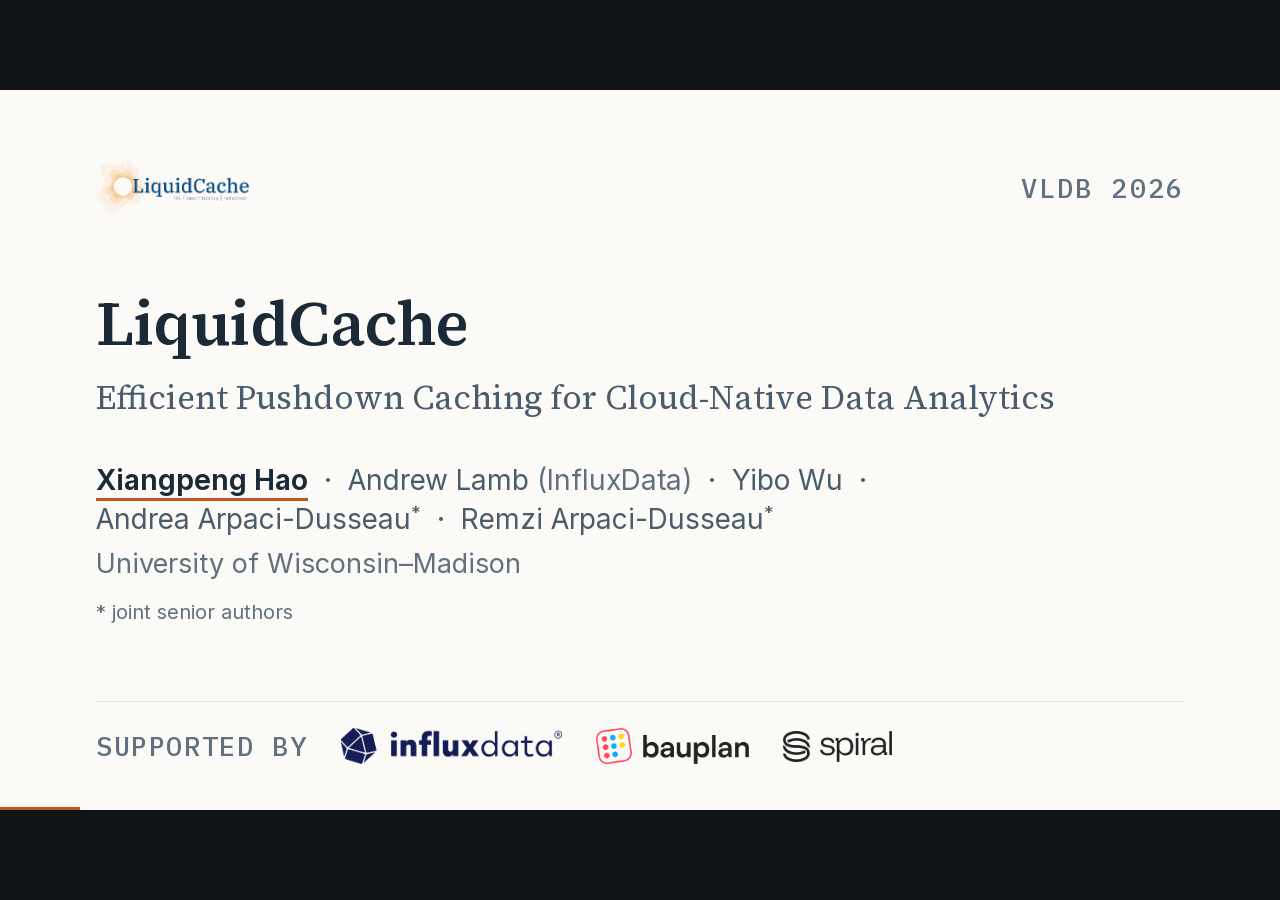
==== commit c2619680: "udpate slides" ====
--- a/index.html
+++ b/index.html
@@ -4,7 +4,7 @@
 <meta charset="utf-8">
 <meta name="viewport" content="width=device-width, initial-scale=1">
 <title>LiquidCache — VLDB 2026</title>
-<link rel="stylesheet" href="style.css?v=11">
+<link rel="stylesheet" href="style.css?v=13">
 </head>
 <body>
 <div id="stage">
@@ -38,10 +38,11 @@
       <span class="me">Xiangpeng Hao</span> &nbsp;·&nbsp;
       <span class="au">Andrew Lamb <span class="inst">(InfluxData)</span></span> &nbsp;·&nbsp;
       <span class="au">Yibo Wu</span> &nbsp;·&nbsp;
-      <span class="au">Andrea Arpaci-Dusseau</span> &nbsp;·&nbsp;
-      <span class="au">Remzi Arpaci-Dusseau</span>
+      <span class="au">Andrea Arpaci-Dusseau<sup>*</sup></span> &nbsp;·&nbsp;
+      <span class="au">Remzi Arpaci-Dusseau<sup>*</sup></span>
     </div>
     <div class="affil">University of Wisconsin–Madison</div>
+    <div class="jsa-note">* joint senior authors</div>
   </div>
   <div class="foot">
     <span class="lab">Supported by</span>
@@ -156,11 +157,11 @@
     </svg>
     <div class="pair">
       <div class="item">
-        <h3>Decoupled</h3>
-        <p>The archive keeps its stable format; the cache serves what hardware wants.</p>
+        <h3>10× cheaper</h3>
+        <p>The archive keeps its stable format; the cache serves one that’s 10× cheaper to query.</p>
       </div>
       <div class="item">
-        <h3>Essentially free</h3>
+        <h3>Zero overhead</h3>
         <p>Transcoding uses idle cache CPUs and hides behind the <span style="white-space:nowrap">cache-miss I/O</span>.</p>
       </div>
     </div>
@@ -277,13 +278,13 @@
     <div class="part active">
       <div class="num">1</div>
       <div>
-        <h2>Why cache a different format?</h2>
+        <h2>Why is a different format 10×&nbsp;cheaper?</h2>
       </div>
     </div>
     <div class="part">
       <div class="num">2</div>
       <div>
-        <h2>Why is it essentially free?</h2>
+        <h2>Why is it zero overhead?</h2>
       </div>
     </div>
   </div>
@@ -292,7 +293,7 @@
 
 <!-- ================= 6 · P1.1 WRITERS PICK ================= -->
 <section class="slide">
-  <div class="kicker">Part 1 · Why a different format <span class="dim">· 1 / 4</span></div>
+  <div class="kicker">Part 1 · Where the 10× comes from <span class="dim">· 1 / 5</span></div>
   <h1>Writers pick formats for the archive</h1>
   <div class="body">
     <div class="cols">
@@ -335,7 +336,7 @@
 
 <!-- ================= 7 · P1.2 FORMATS NOT EQUAL ================= -->
 <section class="slide">
-  <div class="kicker">Part 1 · Why a different format <span class="dim">· 2 / 4</span></div>
+  <div class="kicker">Part 1 · Where the 10× comes from <span class="dim">· 2 / 5</span></div>
   <h1>File formats are not created equal: each new generation is faster to query</h1>
   <div class="body">
     <svg viewBox="0 0 1112 430" style="width:1112px">
@@ -378,7 +379,7 @@
 
 <!-- ================= 8 · P1.3 LOCKED IN ================= -->
 <section class="slide">
-  <div class="kicker">Part 1 · Why a different format <span class="dim">· 3 / 4</span></div>
+  <div class="kicker">Part 1 · Where the 10× comes from <span class="dim">· 3 / 5</span></div>
   <h1>Switching formats takes a decade</h1>
   <div class="body">
     <div class="cols">
@@ -411,7 +412,7 @@
 
 <!-- ================= 9 · P1.4 THE APPROACH ================= -->
 <section class="slide">
-  <div class="kicker">Part 1 · Why a different format <span class="dim">· 4 / 4</span></div>
+  <div class="kicker">Part 1 · Where the 10× comes from <span class="dim">· 4 / 5</span></div>
   <h1>Keep the archive as is —<br>cache the better format instead</h1>
   <div class="body">
     <svg viewBox="0 0 1112 420" style="width:1112px">
@@ -458,29 +459,57 @@
   <div class="pageno">9 / 16</div>
 </section>
 
-<!-- ================= 10 · ROADMAP (PART 2) ================= -->
+<!-- ================= 10 · P1.5 PAYOFF ================= -->
+<section class="slide">
+  <div class="kicker">Part 1 · Where the 10× comes from <span class="dim">· 5 / 5</span></div>
+  <h1>The whole system gets cheaper</h1>
+  <div class="body">
+    <div class="stats">
+      <div class="stat">
+        <div class="big">10×</div>
+        <div class="what">lower cache CPU per query</div>
+        <div class="vs">not end-to-end latency</div>
+      </div>
+      <div class="stat">
+        <div class="big">4×</div>
+        <div class="what">smaller than Arrow in memory</div>
+        <div class="vs">vs. Arrow, still query-ready</div>
+      </div>
+      <div class="stat">
+        <div class="big">100×</div>
+        <div class="what">lower network traffic</div>
+        <div class="vs">filters run in the cache</div>
+      </div>
+    </div>
+    <div class="methods">ClickBench and TPC-H on Apache DataFusion, against non-pushdown caches.<br>
+      <span class="fine">CloudLab 6525: 16 cores / 32 threads, 128 GB RAM, 10 Gbps network. Five runs per query, last three averaged.</span></div>
+  </div>
+  <div class="pageno">10 / 16</div>
+</section>
+
+<!-- ================= 11 · ROADMAP (PART 2) ================= -->
 <section class="slide s-map">
   <div class="anchor">Cache a <b>better format</b> than the storage format —</div>
   <div class="parts">
     <div class="part done">
       <div class="num">1</div>
       <div>
-        <h2>Why cache a different format?</h2>
+        <h2>Why is a different format 10×&nbsp;cheaper?</h2>
       </div>
     </div>
     <div class="part active">
       <div class="num">2</div>
       <div>
-        <h2>Why is it essentially free?</h2>
-      </div>
-    </div>
-  </div>
-  <div class="pageno">10 / 16</div>
-</section>
-
-<!-- ================= 11 · P2.1 CACHE IS MANDATORY ================= -->
-<section class="slide">
-  <div class="kicker">Part 2 · Why it’s essentially free <span class="dim">· 1 / 5</span></div>
+        <h2>Why is it zero overhead?</h2>
+      </div>
+    </div>
+  </div>
+  <div class="pageno">11 / 16</div>
+</section>
+
+<!-- ================= 12 · P2.1 CACHE IS MANDATORY ================= -->
+<section class="slide">
+  <div class="kicker">Part 2 · Why it’s zero overhead <span class="dim">· 1 / 4</span></div>
   <h1>Disaggregation already made the cache mandatory</h1>
   <div class="body">
     <svg viewBox="0 0 1112 400" style="width:1112px">
@@ -502,15 +531,15 @@
       <text x="556" y="336" text-anchor="middle" font-size="34" font-weight="600" fill="#1c2a38" font-family="Inter, -apple-system, sans-serif">whatever format the cache happens to store.</text></g>
     </svg>
   </div>
-  <div class="pageno">11 / 16</div>
-</section>
-
-<!-- ================= 12 · P2.2 IDLE CPU ================= -->
-<section class="slide">
-  <div class="kicker">Part 2 · Why it’s essentially free <span class="dim">· 2 / 5</span></div>
-  <h1>Cache servers bundle CPUs that caching barely uses</h1>
-  <div class="body">
-    <svg viewBox="0 0 1112 400" style="width:1112px">
+  <div class="pageno">12 / 16</div>
+</section>
+
+<!-- ================= 13 · P2.2 IDLE CPU ================= -->
+<section class="slide">
+  <div class="kicker">Part 2 · Why it’s zero overhead <span class="dim">· 2 / 4</span></div>
+  <h1>Cache servers bundle idle CPUs</h1>
+  <div class="body">
+    <svg viewBox="0 0 1112 440" style="width:1112px">
       <rect x="20" y="20" width="1072" height="300" rx="16" fill="#ffffff" stroke="#e4e1d8"/>
       <text x="52" y="66" class="t-box">A cache server</text>
 
@@ -539,14 +568,15 @@
       <text x="556" y="312" text-anchor="middle" class="t-mono-a">spend the idle cycles on transcoding</text></g>
 
       <text x="20" y="386" class="t-lab">The cores come with the box — transcoding is what they are <tspan font-weight="600" fill="#1c2a38">good for</tspan>.</text>
-    </svg>
-  </div>
-  <div class="pageno">12 / 16</div>
-</section>
-
-<!-- ================= 13 · P2.3 LAZY ================= -->
-<section class="slide">
-  <div class="kicker">Part 2 · Why it’s essentially free <span class="dim">· 3 / 5</span></div>
+      <text x="20" y="428" class="t-fine">Measured on a conventional byte cache.</text>
+    </svg>
+  </div>
+  <div class="pageno">13 / 16</div>
+</section>
+
+<!-- ================= 14 · P2.3 LAZY ================= -->
+<section class="slide">
+  <div class="kicker">Part 2 · Why it’s zero overhead <span class="dim">· 3 / 4</span></div>
   <h1>Only the data that queries touch is ever transcoded</h1>
   <div class="body">
     <svg viewBox="0 0 1112 400" style="width:1112px">
@@ -565,76 +595,48 @@
       <g id="cachegrid" transform="translate(768,88)"></g>
       <text x="916" y="322" text-anchor="middle" class="t-mono-f">hot subset, transcoded</text>
 
-      <text x="20" y="390" class="t-lab">No eager ETL — the cold 90% is <tspan font-weight="600" fill="#1c2a38">never converted at all</tspan>.</text>
-    </svg>
-  </div>
-  <div class="pageno">13 / 16</div>
-</section>
-
-<!-- ================= 14 · P2.4 HIDDEN BY IO ================= -->
-<section class="slide">
-  <div class="kicker">Part 2 · Why it’s essentially free <span class="dim">· 4 / 5</span></div>
+      <text x="20" y="390" class="t-lab">No eager ETL — the cold data is <tspan font-weight="600" fill="#1c2a38">never converted at all</tspan>.</text>
+    </svg>
+  </div>
+  <div class="pageno">14 / 16</div>
+</section>
+
+<!-- ================= 15 · P2.4 HIDDEN BY IO ================= -->
+<section class="slide">
+  <div class="kicker">Part 2 · Why it’s zero overhead <span class="dim">· 4 / 4</span></div>
   <h1>Transcoding hides behind the miss I/O</h1>
   <div class="body">
-    <svg viewBox="0 0 1112 470" style="width:1112px">
-      <!-- legend, two rows -->
-      <g transform="translate(70,4)">
+    <svg viewBox="0 0 1112 474" style="width:1112px">
+      <!-- legend: two series, one row -->
+      <g transform="translate(70,8)">
         <rect x="0" y="0" width="20" height="20" rx="5" fill="#3d6b99"/>
         <text x="30" y="18" class="t-mono">Parquet</text>
-        <rect x="250" y="0" width="20" height="20" rx="5" fill="#a8b0b9"/>
-        <text x="280" y="18" class="t-mono">LiquidCache (blocking)</text>
-        <rect x="0" y="42" width="20" height="20" rx="5" fill="#c05621"/>
-        <text x="30" y="60" class="t-mono">LiquidCache</text>
-        <line x1="250" y1="52" x2="292" y2="52" stroke="#9c4118" stroke-width="2.5" stroke-dasharray="7 5"/>
-        <text x="302" y="60" class="t-mono-a">transcoding CPU · 2.2 s</text>
-      </g>
-
-      <!-- y axis: 0..25 s maps 380 -> 100 -->
+        <rect x="210" y="0" width="20" height="20" rx="5" fill="#c05621"/>
+        <text x="240" y="18" class="t-mono">LiquidCache</text>
+        <line x1="450" y1="10" x2="492" y2="10" stroke="#9c4118" stroke-width="2.5" stroke-dasharray="7 5"/>
+        <text x="502" y="18" class="t-mono-a">transcoding CPU · 2.2 s</text>
+      </g>
+
+      <!-- y axis: 0..25 s maps 356 -> 92 -->
       <g class="t-mono">
-        <text x="96" y="389" text-anchor="end">0</text>
-        <text x="96" y="277" text-anchor="end">10</text>
-        <text x="96" y="165" text-anchor="end">20</text>
-        <text x="30" y="240" transform="rotate(-90 30 240)" text-anchor="middle">cold-run time (s)</text>
-      </g>
-      <line x1="110" y1="268" x2="1092" y2="268" stroke="#eeece5"/>
-      <line x1="110" y1="156" x2="1092" y2="156" stroke="#eeece5"/>
-
-      <!-- transcoding CPU: y = 380 - 2.2*11.2 -->
-      <line class="tline" x1="110" y1="355.4" x2="1092" y2="355.4" stroke="#9c4118" stroke-width="2" stroke-dasharray="7 5"/>
-
-      <!-- bars: rendered by deck.js (GX=132, GW=196, BW=44, gap 10) -->
+        <text x="96" y="365" text-anchor="end">0</text>
+        <text x="96" y="259" text-anchor="end">10</text>
+        <text x="96" y="153" text-anchor="end">20</text>
+        <text x="30" y="228" transform="rotate(-90 30 228)" text-anchor="middle">cold-run time (s)</text>
+      </g>
+      <line x1="110" y1="250.4" x2="1092" y2="250.4" stroke="#eeece5"/>
+      <line x1="110" y1="144.8" x2="1092" y2="144.8" stroke="#eeece5"/>
+
+      <!-- transcoding CPU: y = 356 - 2.2*10.56 -->
+      <line class="tline" x1="110" y1="332.8" x2="1092" y2="332.8" stroke="#9c4118" stroke-width="2" stroke-dasharray="7 5"/>
+
+      <!-- bars: rendered by deck.js (GX=144, GW=196, BW=58, gap 12) -->
       <g id="coldbars"></g>
-      <line x1="110" y1="380" x2="1092" y2="380" stroke="#1c2a38" stroke-width="1.5"/>
-
-      <text x="110" y="458" class="t-lab">Warm runs <tspan font-weight="600" fill="#1c2a38">2× faster</tspan>; cold runs match Parquet everywhere but memory.</text>
-    </svg>
-  </div>
-  <div class="pageno">14 / 16</div>
-</section>
-
-<!-- ================= 15 · P2.5 PAYOFF ================= -->
-<section class="slide">
-  <div class="kicker">Part 2 · Why it’s essentially free <span class="dim">· 5 / 5</span></div>
-  <h1>Free to run — and it pays</h1>
-  <div class="body">
-    <div class="stats">
-      <div class="stat">
-        <div class="big">10×</div>
-        <div class="what">lower cache CPU per query</div>
-        <div class="vs">not end-to-end latency</div>
-      </div>
-      <div class="stat">
-        <div class="big">4×</div>
-        <div class="what">smaller than Arrow in memory</div>
-        <div class="vs">vs. Arrow, still query-ready</div>
-      </div>
-      <div class="stat">
-        <div class="big">100×</div>
-        <div class="what">lower network traffic</div>
-        <div class="vs">filters run in the cache</div>
-      </div>
-    </div>
-    <div class="methods">ClickBench and TPC-H on Apache DataFusion, against non-pushdown caches.</div>
+      <line x1="110" y1="356" x2="1092" y2="356" stroke="#1c2a38" stroke-width="1.5"/>
+
+      <text x="110" y="428" class="t-lab">Cold runs match Parquet everywhere but memory; warm runs <tspan font-weight="600" fill="#1c2a38">2× faster</tspan>.</text>
+      <text x="110" y="464" class="t-fine">ClickBench on CloudLab — 16 cores, 128 GB RAM, 10 Gbps network.</text>
+    </svg>
   </div>
   <div class="pageno">15 / 16</div>
 </section>
@@ -646,12 +648,12 @@
     <div class="hero">Cache a <span class="a">better format</span><br>than the storage format.</div>
     <div class="pair">
       <div class="item">
-        <h3>Decoupled</h3>
-        <p>The archive stays Parquet forever; the cache format evolves with the hardware.</p>
+        <h3>10× cheaper</h3>
+        <p>The archive stays Parquet forever; the cached format cuts CPU by 10× and network by 100×.</p>
       </div>
       <div class="item">
-        <h3>Essentially free</h3>
-        <p>Idle CPUs, only touched data, hidden behind miss I/O — 10× lower CPU, 100× lower network.</p>
+        <h3>Zero overhead</h3>
+        <p>Idle CPUs, only the data queries touch, hidden behind the miss I/O.</p>
       </div>
     </div>
     <div class="links">
@@ -673,6 +675,6 @@
 </div>
 </div>
 
-<script src="deck.js?v=11"></script>
+<script src="deck.js?v=13"></script>
 </body>
 </html>
--- a/style.css
+++ b/style.css
@@ -169,6 +169,7 @@
 svg .t-mono-f{ font: 400 27px var(--mono); fill: var(--faint); }
 svg .t-num   { font: 500 27px var(--mono); fill: var(--ink); }
 svg .t-callout { font: 600 30px var(--sans); fill: var(--accent-deep); }
+svg .t-fine  { font: 400 27px var(--sans); fill: var(--faint); }
 
 /* SVG build-animation helpers */
 svg .grow-y { transform-box: fill-box; transform-origin: center bottom; }
@@ -231,9 +232,18 @@
   padding-bottom: 1px;
 }
 
+.s-title .authors sup {
+  font-size: 0.66em;
+  line-height: 0;
+}
 .s-title .affil {
   margin-top: 6px;
   font: 400 27px/1.4 var(--sans);
+  color: var(--faint);
+}
+.s-title .jsa-note {
+  margin-top: 16px;
+  font: 400 20px/1.3 var(--sans);
   color: var(--faint);
 }
 .s-title .foot {
@@ -471,6 +481,7 @@
   font: 400 27px/1.45 var(--sans);
   color: var(--faint);
 }
+.methods .fine { color: var(--faint); }
 
 /* conclusion */
 .s-end .links {
